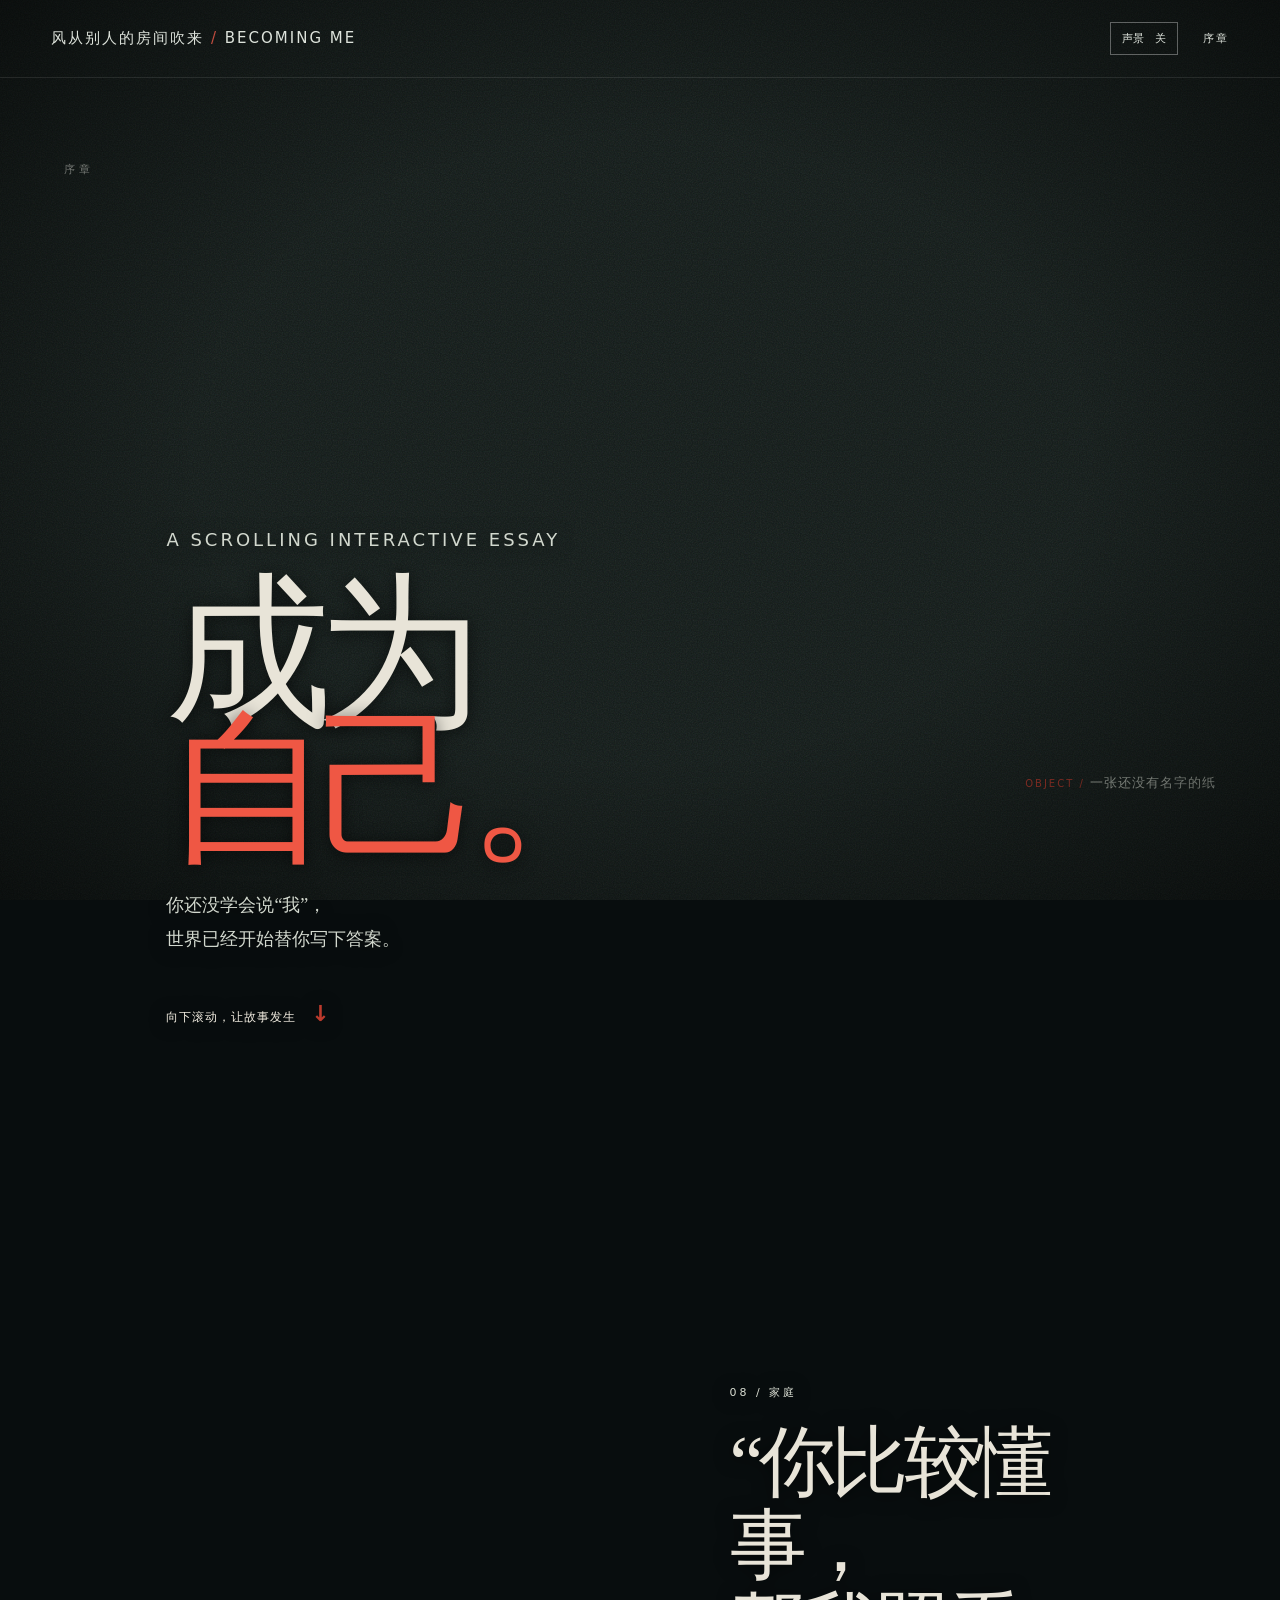
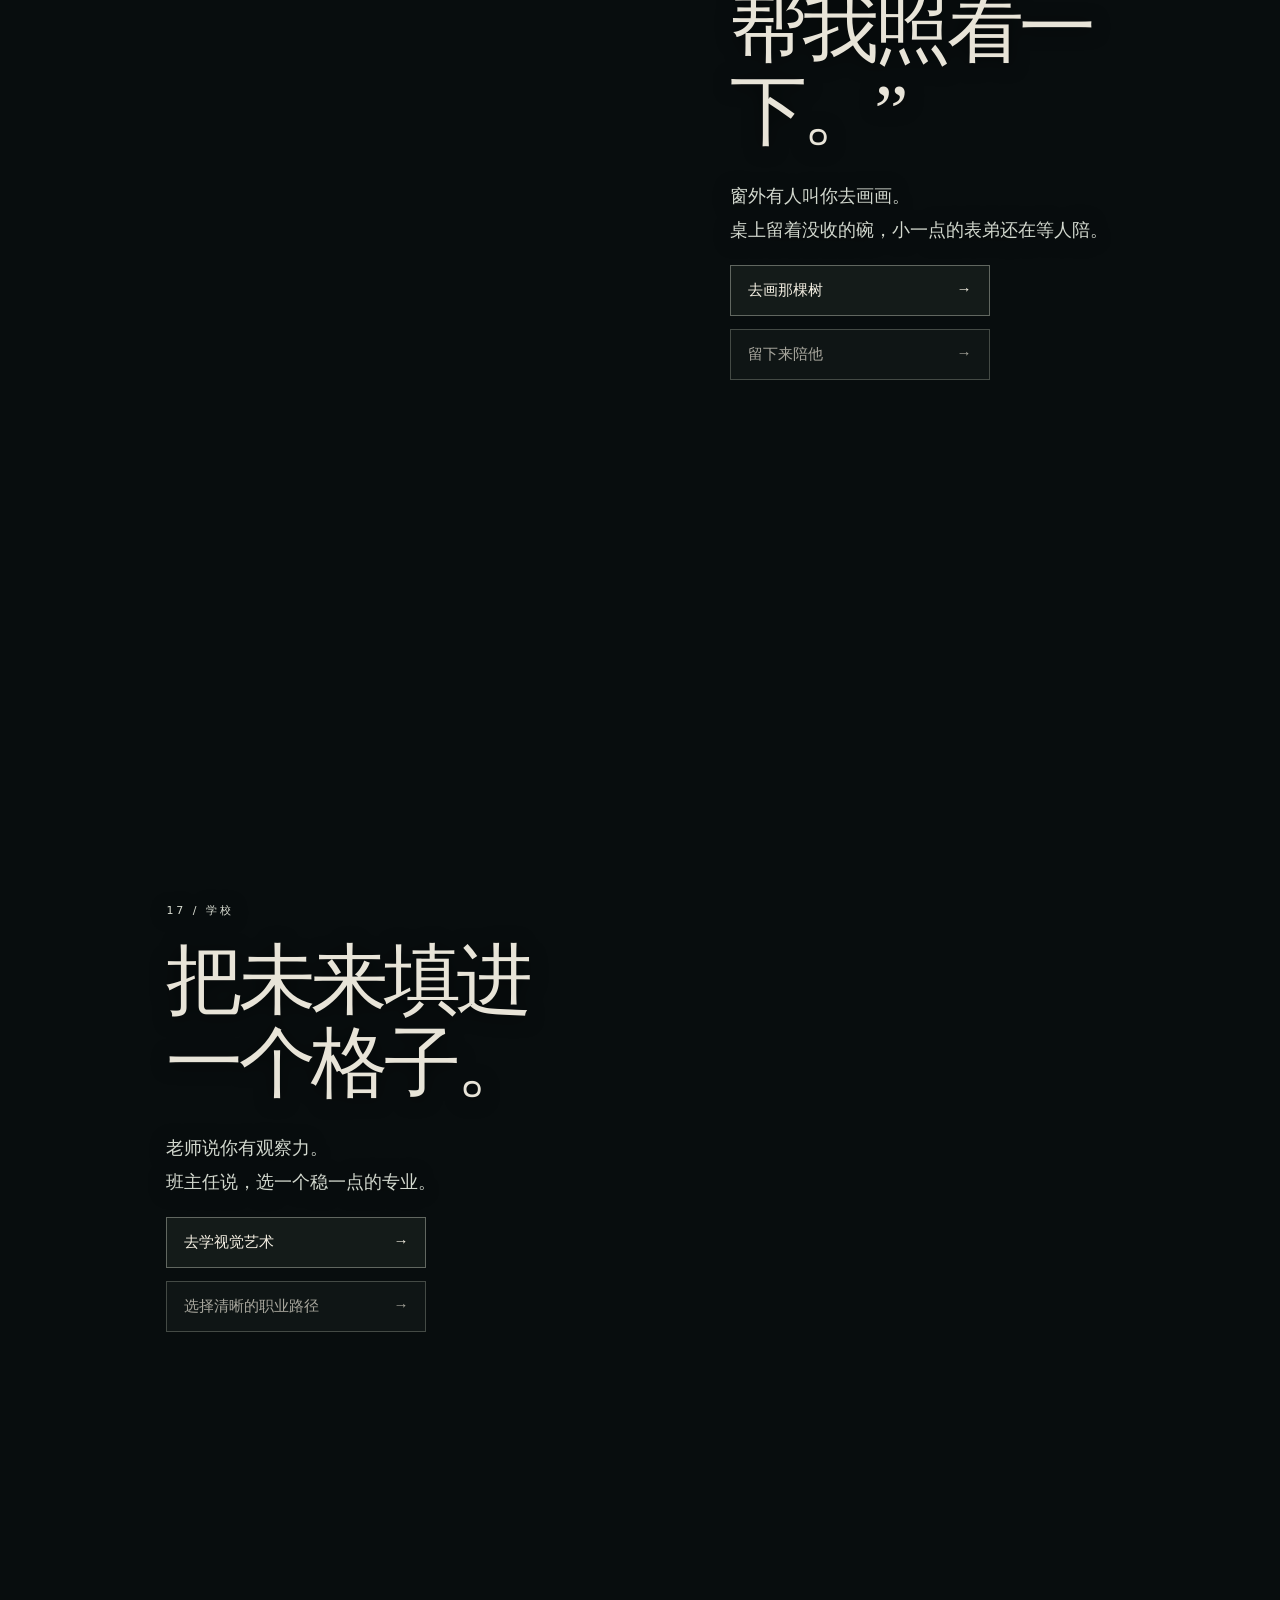
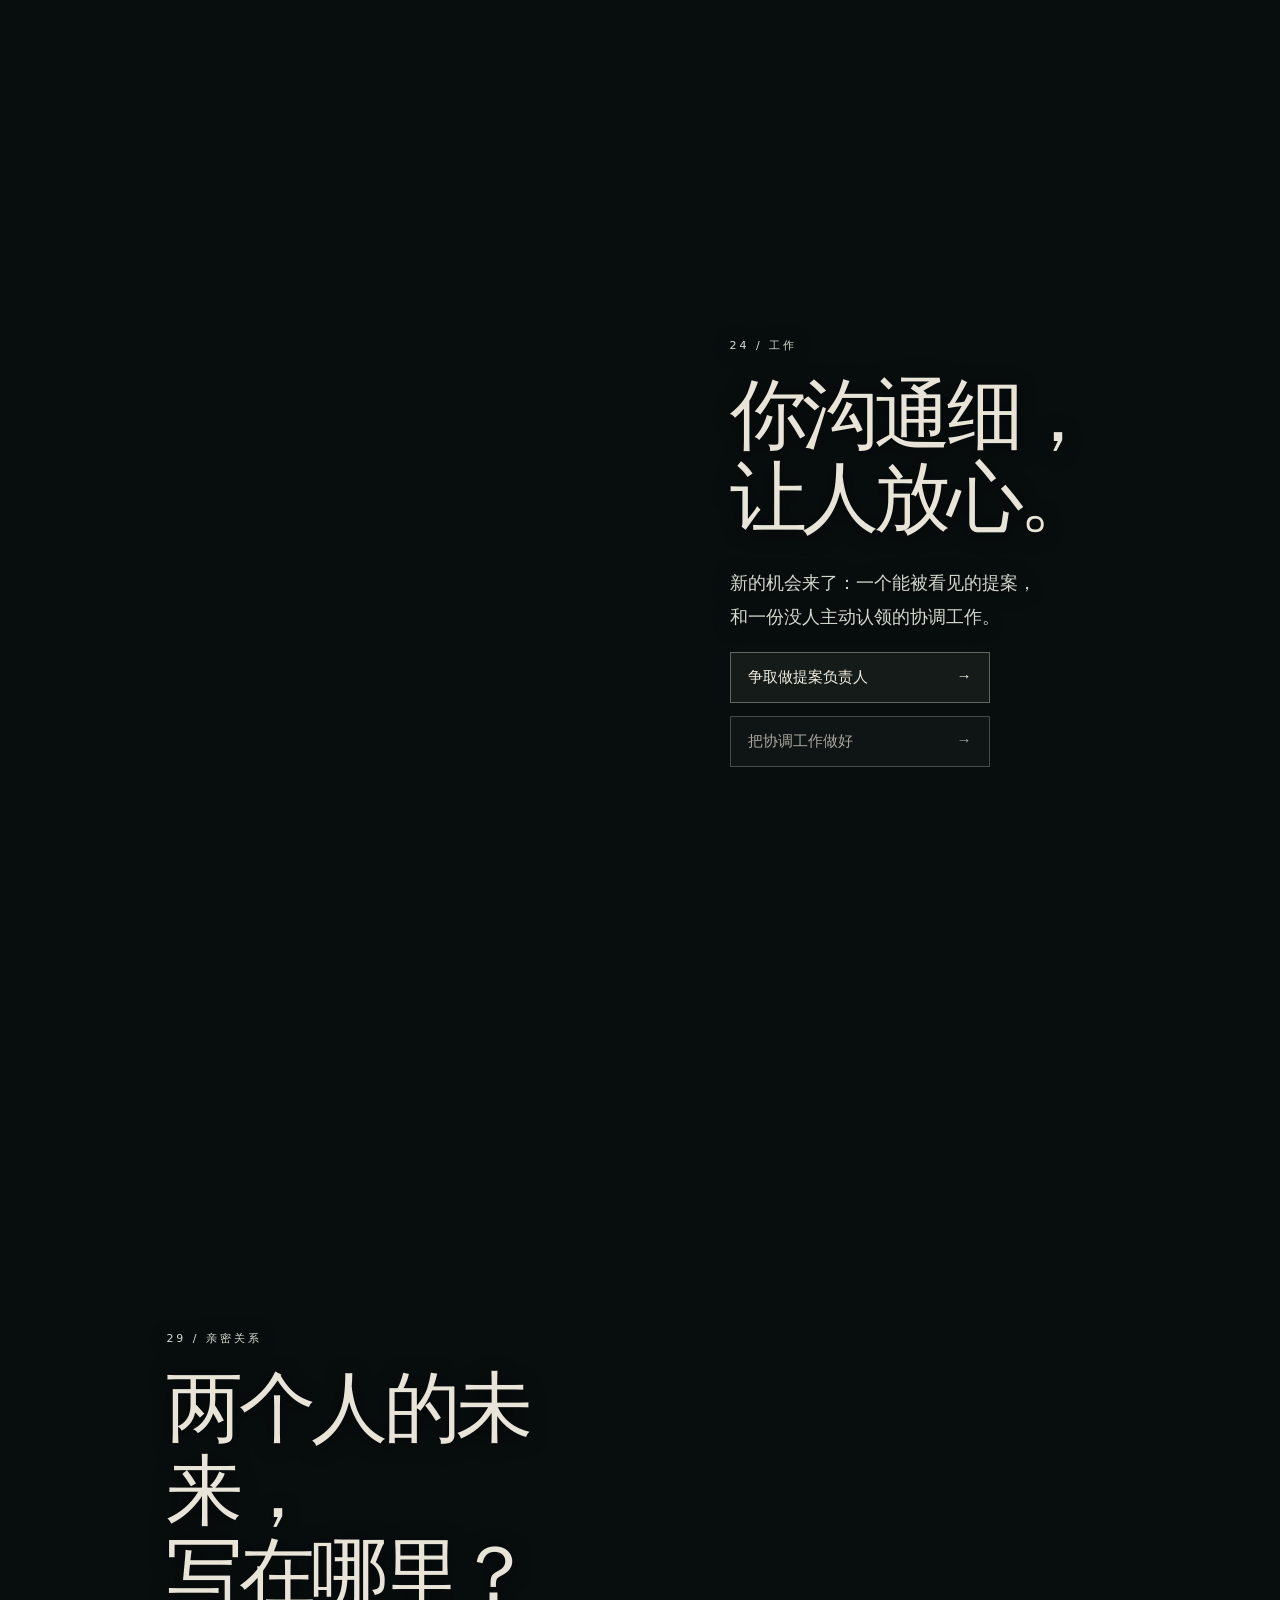
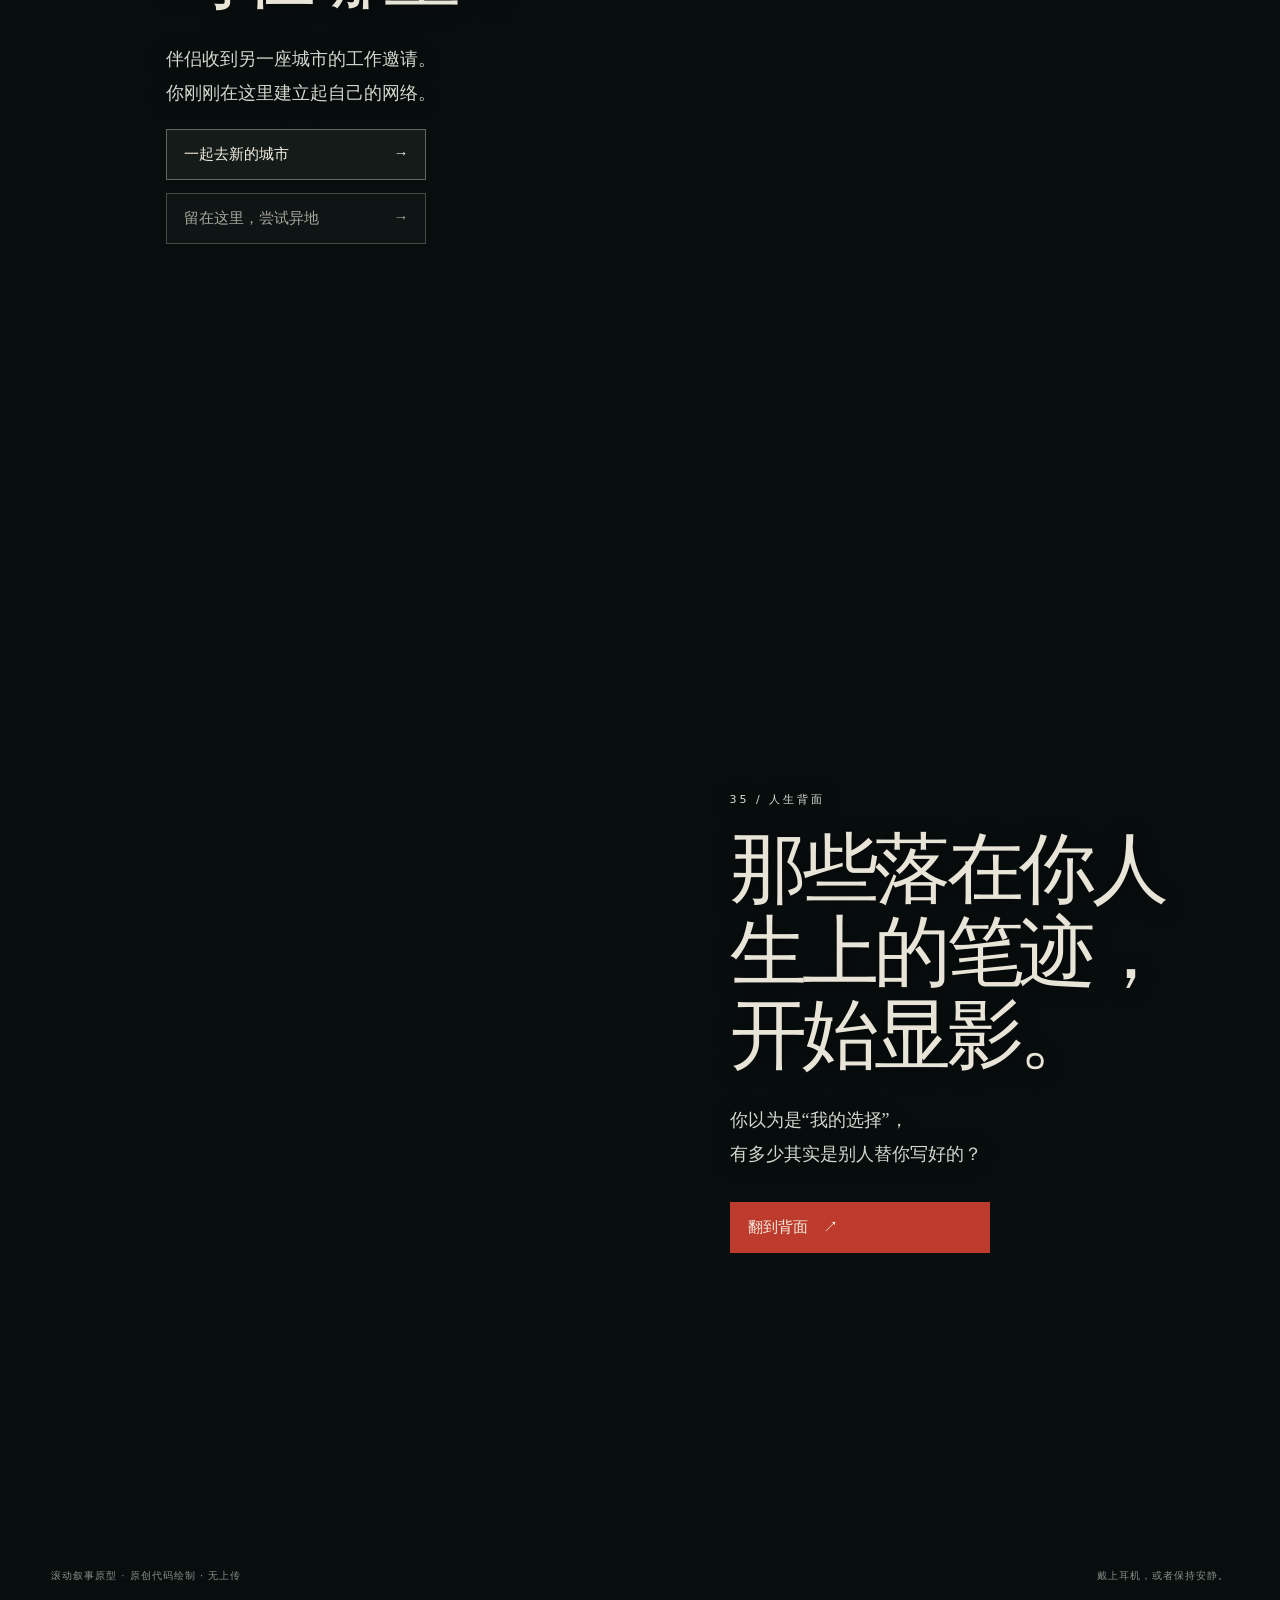
==== index.html @ c8e823f1 "Add Be Myself interactive prototype" ====
<!doctype html><html lang="zh-CN"><head><meta charset="utf-8"><meta name="viewport" content="width=device-width,initial-scale=1"><title>风从别人的房间吹来｜滚动动画叙事</title><link rel="stylesheet" href="index-film.css"></head><body><div id="progress"></div><header><div class="mark">风从别人的房间吹来 <i>/</i> BECOMING ME</div><div class="tools"><button id="sound">声景　关</button><span id="chapter">序章</span></div></header><main><div class="stage"><canvas id="world"></canvas><div class="film-grain"></div><div class="chapter-title" id="chapterTitle"></div><div class="object-label" id="objectLabel"></div></div><article id="story"><section class="beat intro" data-chapter="序章" data-object="一张还没有名字的纸"><div class="copy"><p class="kicker">A SCROLLING INTERACTIVE ESSAY</p><h1>成为<br><em>自己。</em></h1><p>你还没学会说“我”，<br>世界已经开始替你写下答案。</p><div class="scroll-cue">向下滚动，让故事发生 <b>↓</b></div></div></section><section class="beat" data-chapter="家庭" data-object="一只没有洗完的碗"><div class="copy"><span class="age">08 / 家庭</span><h2>“你比较懂事，<br>帮我照看一下。”</h2><p>窗外有人叫你去画画。<br>桌上留着没收的碗，小一点的表弟还在等人陪。</p><button class="choice" data-sound="home">去画那棵树 <span>→</span></button><button class="choice ghost" data-sound="home2">留下来陪他 <span>→</span></button></div></section><section class="beat" data-chapter="学校" data-object="一张被擦过的答题卡"><div class="copy"><span class="age">17 / 学校</span><h2>把未来填进<br>一个格子。</h2><p>老师说你有观察力。<br>班主任说，选一个稳一点的专业。</p><button class="choice" data-sound="school">去学视觉艺术 <span>→</span></button><button class="choice ghost" data-sound="school2">选择清晰的职业路径 <span>→</span></button></div></section><section class="beat" data-chapter="工作" data-object="一枚没有署名的工牌"><div class="copy"><span class="age">24 / 工作</span><h2>你沟通细，<br>让人放心。</h2><p>新的机会来了：一个能被看见的提案，<br>和一份没人主动认领的协调工作。</p><button class="choice" data-sound="work">争取做提案负责人 <span>→</span></button><button class="choice ghost" data-sound="work2">把协调工作做好 <span>→</span></button></div></section><section class="beat" data-chapter="关系" data-object="两张错开的地图"><div class="copy"><span class="age">29 / 亲密关系</span><h2>两个人的未来，<br>写在哪里？</h2><p>伴侣收到另一座城市的工作邀请。<br>你刚刚在这里建立起自己的网络。</p><button class="choice" data-sound="love">一起去新的城市 <span>→</span></button><button class="choice ghost" data-sound="love2">留在这里，尝试异地 <span>→</span></button></div></section><section class="beat" data-chapter="背面" data-object="一页显影中的纸"><div class="copy"><span class="age">35 / 人生背面</span><h2>那些落在你人生上的笔迹，<br>开始显影。</h2><p>你以为是“我的选择”，<br>有多少其实是别人替你写好的？</p><button class="reveal" id="reveal">翻到背面　↗</button><div class="after" id="after">这不是一场测试，也没有标准答案。<br>改变选择，不等于找到完美人生。<br><br><strong>但下一笔，可以重新商量。</strong></div></div></section></article></main><footer><span>滚动叙事原型 · 原创代码绘制 · 无上传</span><span>戴上耳机，或者保持安静。</span></footer><script src="index-film.js"></script></body></html>
---- index-film.css ----
@charset "UTF-8";:root{--paper:#e8e4d8;--ink:#181b1a;--red:#bd3b2d;--blue:#a9bac0;--line:#858a81}*{box-sizing:border-box}html{scroll-behavior:smooth}body{margin:0;background:#080d0e;color:var(--paper);font-family:Georgia,"Songti SC","STSong",serif}header{position:fixed;z-index:10;top:0;left:0;right:0;padding:22px 4vw;display:flex;justify-content:space-between;align-items:center;font:11px system-ui;letter-spacing:2px;color:#dbe0d8;border-bottom:1px solid #ffffff18;mix-blend-mode:screen}.mark{font-size:15px;letter-spacing:2px}.mark i{color:var(--red);font-style:normal}.tools{display:flex;align-items:center;gap:25px}.tools button{color:#dbe0d8;background:none;border:1px solid #ffffff55;padding:8px 11px;font:11px system-ui;cursor:pointer}.tools button:hover{background:#ffffff15}#progress{position:fixed;z-index:20;top:0;left:0;height:3px;background:var(--red);width:0;transition:width .15s}main{position:relative}.stage{position:fixed;inset:0;background:#111917;overflow:hidden}.stage:after{content:"";position:absolute;inset:-8%;pointer-events:none;background:radial-gradient(ellipse at center,transparent 42%,#000b 100%);z-index:2}.stage canvas{width:100%;height:100%;display:block;filter:saturate(.88) contrast(1.08)}.film-grain{position:absolute;inset:0;opacity:.15;pointer-events:none;background-image:url("data:image/svg+xml,%3Csvg xmlns='http://www.w3.org/2000/svg' width='180' height='180'%3E%3Cfilter id='n'%3E%3CfeTurbulence type='fractalNoise' baseFrequency='.82' numOctaves='3' stitchTiles='stitch'/%3E%3C/filter%3E%3Crect width='100%25' height='100%25' filter='url(%23n)' opacity='.7'/%3E%3C/svg%3E");mix-blend-mode:screen;animation:grain .18s steps(2) infinite}.chapter-title{position:absolute;top:18%;left:5%;font:11px system-ui;letter-spacing:4px;color:#e0e4dc;opacity:.7;text-transform:uppercase}.object-label{position:absolute;bottom:12%;right:5%;font-size:13px;color:#c7cec4;letter-spacing:1px;opacity:.8}.object-label:before{content:'OBJECT / ';color:var(--red);font:10px system-ui;letter-spacing:2px}.beat{height:115vh;position:relative;z-index:2;display:flex;align-items:center;padding:8vw 9vw;pointer-events:none}.beat.intro{height:130vh;align-items:flex-end;padding-bottom:16vh}.copy{max-width:490px;pointer-events:auto;text-shadow:0 2px 18px #0009;animation:copyIn .9s ease both}.kicker,.age{font:11px system-ui;letter-spacing:3px;color:#d9ddd2}.kicker{color:#e98b79}.copy h1{font-size:clamp(78px,13vw,190px);font-weight:400;line-height:.82;letter-spacing:-.09em;margin:28px 0 30px;text-wrap:balance}.copy h1 em{font-style:normal;color:#ef5744}.copy h2{font-size:clamp(42px,6vw,82px);font-weight:400;line-height:1.08;letter-spacing:-.06em;margin:22px 0 25px}.copy p{font-size:18px;line-height:1.9;color:#d2d8ce;max-width:400px}.scroll-cue{margin-top:45px;color:#f2ede1;font:12px system-ui;letter-spacing:1px}.scroll-cue b{color:var(--red);font-size:22px;margin-left:10px}.choice,.reveal{display:flex;justify-content:space-between;min-width:260px;margin:13px 0;padding:15px 17px;color:#f4efe2;background:#18201dcc;border:1px solid #d6d9cb66;font:15px Georgia,serif;cursor:pointer;backdrop-filter:blur(7px);transition:.25s}.choice:hover,.reveal:hover{background:var(--red);border-color:var(--red);transform:translateX(8px)}.choice.ghost{opacity:.68}.choice.chosen{background:#bd3b2d;border-color:#ef806e;transform:translateX(12px)}.reveal{background:var(--red);border-color:var(--red);margin-top:30px}.after{display:none;margin-top:30px;padding:20px 0;border-top:1px solid #d6d9cb66;font-size:17px;line-height:1.9;color:#dfe5d8}.after.show{display:block;animation:up .8s ease both}.after strong{color:#ef806e;font-weight:400}.beat:nth-of-type(odd) .copy{margin-left:4vw}.beat:nth-of-type(even) .copy{margin-left:48vw}footer{position:relative;z-index:3;padding:24px 4vw;display:flex;justify-content:space-between;background:#080d0e;color:#879189;font:10px system-ui;letter-spacing:1px}body.revealed .stage canvas{filter:saturate(1.4) contrast(1.18) brightness(1.05)}@keyframes up{from{opacity:0;transform:translateY(20px)}to{opacity:1;transform:none}}@keyframes copyIn{from{opacity:0;transform:translateY(28px)}to{opacity:1;transform:none}}@keyframes grain{0%{transform:translate(0,0)}25%{transform:translate(1%,-1%)}50%{transform:translate(-1%,1%)}75%{transform:translate(1%,1%)}100%{transform:translate(0,0)}}@media(max-width:700px){header{padding:17px 20px}.tools{gap:10px}.tools span{display:none}.beat,.beat.intro{height:100vh;padding:30px 24px;align-items:flex-end;padding-bottom:18vh}.beat:nth-of-type(even) .copy,.beat:nth-of-type(odd) .copy{margin-left:0}.copy h1{font-size:92px}.copy h2{font-size:46px}.copy p{font-size:15px}.choice{min-width:230px}.object-label{bottom:9%;font-size:11px}}
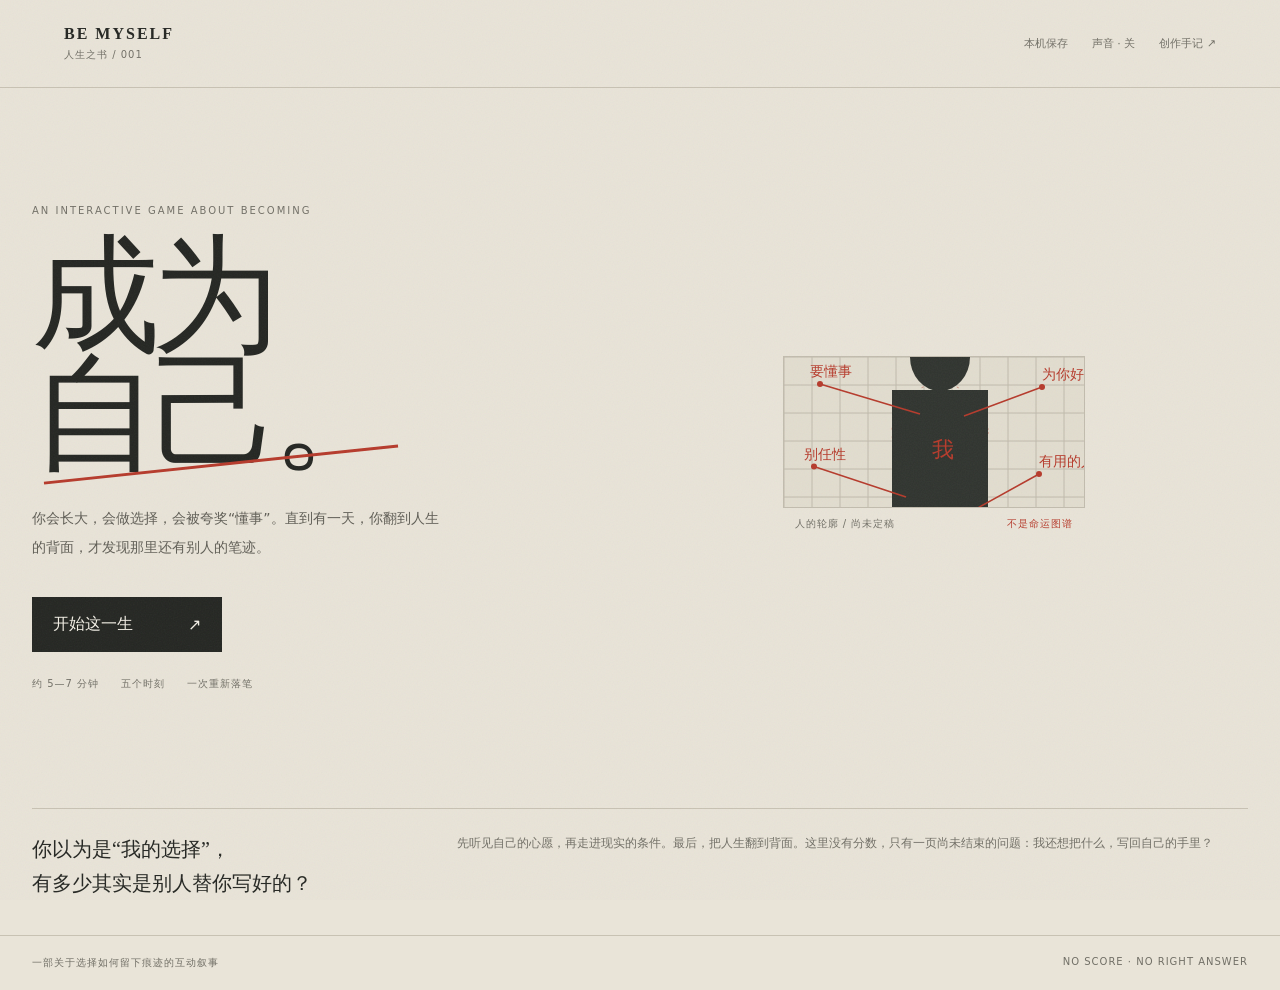
==== commit f5a80cf9: "Turn Be Myself into an interactive art game" ====
--- a/index.html
+++ b/index.html
@@ -1,3 +1,3 @@
-<!doctype html><html lang="zh-CN"><head><meta charset="utf-8"><meta name="viewport" content="width=device-width,initial-scale=1"><title>风从别人的房间吹来｜滚动动画叙事</title><link rel="stylesheet" href="index-film.css"></head><body><div id="progress"></div><header><div class="mark">风从别人的房间吹来 <i>/</i> BECOMING ME</div><div class="tools"><button id="sound">声景　关</button><span id="chapter">序章</span></div></header><main><div class="stage"><canvas id="world"></canvas><div class="film-grain"></div><div class="chapter-title" id="chapterTitle"></div><div class="object-label" id="objectLabel"></div></div><article id="story"><section class="beat intro" data-chapter="序章" data-object="一张还没有名字的纸"><div class="copy"><p class="kicker">A SCROLLING INTERACTIVE ESSAY</p><h1>成为<br><em>自己。</em></h1><p>你还没学会说“我”，<br>世界已经开始替你写下答案。</p><div class="scroll-cue">向下滚动，让故事发生 <b>↓</b></div></div></section><section class="beat" data-chapter="家庭" data-object="一只没有洗完的碗"><div class="copy"><span class="age">08 / 家庭</span><h2>“你比较懂事，<br>帮我照看一下。”</h2><p>窗外有人叫你去画画。<br>桌上留着没收的碗，小一点的表弟还在等人陪。</p><button class="choice" data-sound="home">去画那棵树 <span>→</span></button><button class="choice ghost" data-sound="home2">留下来陪他 <span>→</span></button></div></section><section class="beat" data-chapter="学校" data-object="一张被擦过的答题卡"><div class="copy"><span class="age">17 / 学校</span><h2>把未来填进<br>一个格子。</h2><p>老师说你有观察力。<br>班主任说，选一个稳一点的专业。</p><button class="choice" data-sound="school">去学视觉艺术 <span>→</span></button><button class="choice ghost" data-sound="school2">选择清晰的职业路径 <span>→</span></button></div></section><section class="beat" data-chapter="工作" data-object="一枚没有署名的工牌"><div class="copy"><span class="age">24 / 工作</span><h2>你沟通细，<br>让人放心。</h2><p>新的机会来了：一个能被看见的提案，<br>和一份没人主动认领的协调工作。</p><button class="choice" data-sound="work">争取做提案负责人 <span>→</span></button><button class="choice ghost" data-sound="work2">把协调工作做好 <span>→</span></button></div></section><section class="beat" data-chapter="关系" data-object="两张错开的地图"><div class="copy"><span class="age">29 / 亲密关系</span><h2>两个人的未来，<br>写在哪里？</h2><p>伴侣收到另一座城市的工作邀请。<br>你刚刚在这里建立起自己的网络。</p><button class="choice" data-sound="love">一起去新的城市 <span>→</span></button><button class="choice ghost" data-sound="love2">留在这里，尝试异地 <span>→</span></button></div></section><section class="beat" data-chapter="背面" data-object="一页显影中的纸"><div class="copy"><span class="age">35 / 人生背面</span><h2>那些落在你人生上的笔迹，<br>开始显影。</h2><p>你以为是“我的选择”，<br>有多少其实是别人替你写好的？</p><button class="reveal" id="reveal">翻到背面　↗</button><div class="after" id="after">这不是一场测试，也没有标准答案。<br>改变选择，不等于找到完美人生。<br><br><strong>但下一笔，可以重新商量。</strong></div></div></section></article></main><footer><span>滚动叙事原型 · 原创代码绘制 · 无上传</span><span>戴上耳机，或者保持安静。</span></footer><script src="index-film.js"></script></body></html>
+<!doctype html><html lang="zh-CN"><head><meta charset="utf-8"><meta name="viewport" content="width=device-width,initial-scale=1"><meta http-equiv="refresh" content="0; url=game.html"><link rel="canonical" href="game.html"><title>Be Myself · 人生之书</title></head><body><p>正在打开 <a href="game.html">Be Myself · 人生之书</a>……</p></body></html>
 
 
